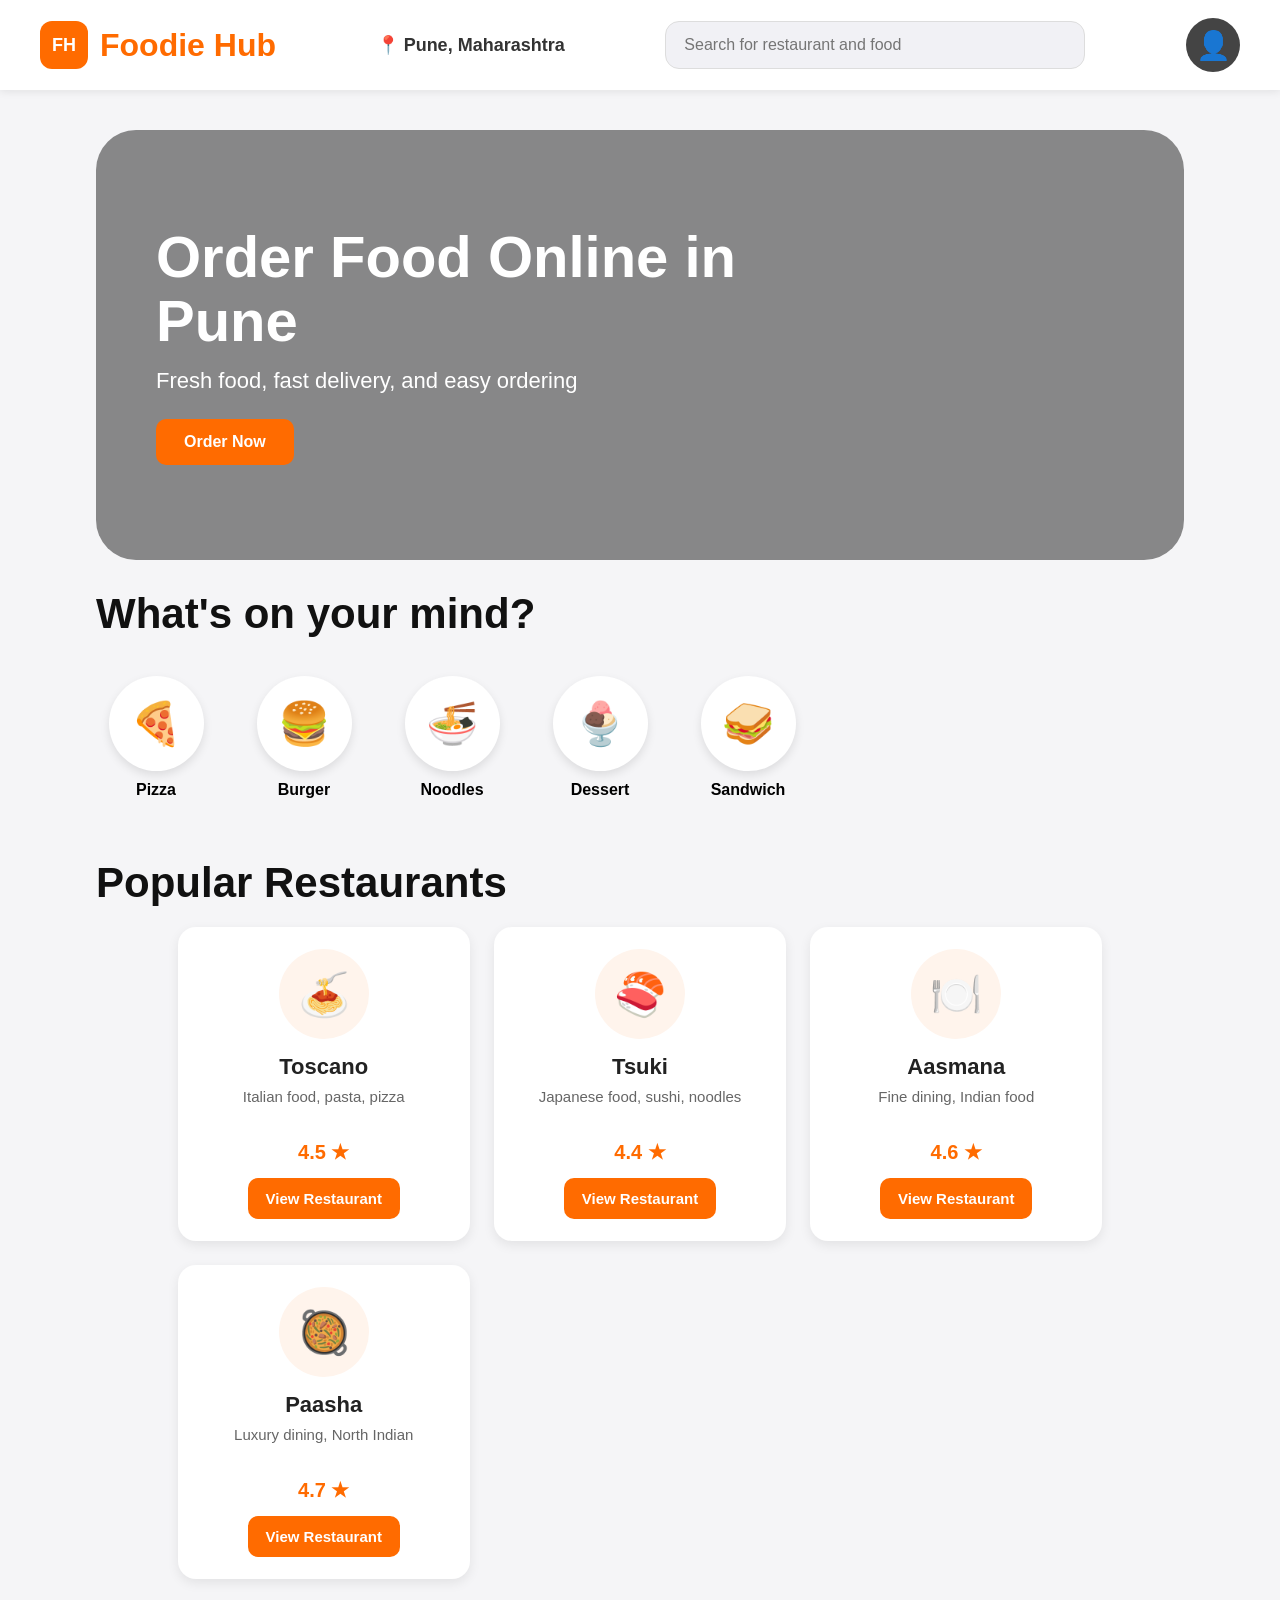
==== public/index.html @ 5c8dd1cc "Initial commit - Food Ordering Website" ====
<!DOCTYPE html>
<html>
<head>
    <title>Foodie Hub</title>
    <link rel="stylesheet" href="style.css">
</head>
<body onload="showUser()">

    <header class="topbar">
        <div class="logo-area">
            <div class="logo-box">FH</div>
            <h1>Foodie Hub</h1>
        </div>

        <div class="location-area">
            <span>📍 Pune, Maharashtra</span>
        </div>

        <div class="search-area">
            <input type="text" id="searchInput" placeholder="Search for restaurant and food" onkeypress="handleSearch(event)">
        </div>

        <div class="profile-area">
            <a href="login.html" class="profile-circle" id="profile-link">👤</a>
        </div>
    </header>

    <section class="banner">
        <div class="banner-overlay">
            <div class="banner-text">
                <h2>Order Food Online in Pune</h2>
                <p>Fresh food, fast delivery, and easy ordering</p>
                <a href="menu.html?category=Pizza" class="btn">Order Now</a>
            </div>
        </div>
    </section>

    <section class="mind-section">
        <div class="section-head">
            <h3>What's on your mind?</h3>
        </div>

        <div class="category-row">
            <a href="menu.html?category=Pizza" class="category-card">
                <div class="circle-img">🍕</div>
                <p>Pizza</p>
            </a>

            <a href="menu.html?category=Burger" class="category-card">
                <div class="circle-img">🍔</div>
                <p>Burger</p>
            </a>

            <a href="menu.html?category=Noodles" class="category-card">
                <div class="circle-img">🍜</div>
                <p>Noodles</p>
            </a>

            <a href="menu.html?category=Dessert" class="category-card">
                <div class="circle-img">🍨</div>
                <p>Dessert</p>
            </a>

            <a href="menu.html?category=Sandwich" class="category-card">
                <div class="circle-img">🥪</div>
                <p>Sandwich</p>
            </a>
        </div>
    </section>

    <section class="popular-section">
        <h3>Popular Restaurants</h3>

        <div class="menu-grid">
            <div class="food-card">
                <div class="food-img">🍝</div>
                <h4>Toscano</h4>
                <p>Italian food, pasta, pizza</p>
                <span>4.5 ★</span><br>
                <a href="restaurant.html?name=Toscano"><button>View Restaurant</button></a>
            </div>

            <div class="food-card">
                <div class="food-img">🍣</div>
                <h4>Tsuki</h4>
                <p>Japanese food, sushi, noodles</p>
                <span>4.4 ★</span><br>
                <a href="restaurant.html?name=Tsuki"><button>View Restaurant</button></a>
            </div>

            <div class="food-card">
                <div class="food-img">🍽️</div>
                <h4>Aasmana</h4>
                <p>Fine dining, Indian food</p>
                <span>4.6 ★</span><br>
                <a href="restaurant.html?name=Aasmana"><button>View Restaurant</button></a>
            </div>

            <div class="food-card">
                <div class="food-img">🥘</div>
                <h4>Paasha</h4>
                <p>Luxury dining, North Indian</p>
                <span>4.7 ★</span><br>
                <a href="restaurant.html?name=Paasha"><button>View Restaurant</button></a>
            </div>
        </div>
    </section>

    <script src="script.js"></script>
</body>
</html>
---- public/style.css ----
* {
    margin: 0;
    padding: 0;
    box-sizing: border-box;
}

body {
    font-family: Arial, sans-serif;
    background-color: #f5f5f7;
    color: #222;
}

.topbar {
    width: 100%;
    background-color: white;
    display: flex;
    align-items: center;
    justify-content: space-between;
    padding: 18px 40px;
    box-shadow: 0 2px 8px rgba(0, 0, 0, 0.08);
    flex-wrap: wrap;
    gap: 15px;
}

.simple-topbar {
    justify-content: flex-start;
}

.logo-area {
    display: flex;
    align-items: center;
    gap: 12px;
}

.logo-box {
    width: 48px;
    height: 48px;
    background-color: #ff6b00;
    color: white;
    border-radius: 12px;
    display: flex;
    align-items: center;
    justify-content: center;
    font-weight: bold;
    font-size: 18px;
}

.logo-area h1 {
    font-size: 32px;
    color: #ff6b00;
}

.location-area {
    font-size: 18px;
    font-weight: 600;
    color: #333;
}

.search-area input {
    width: 420px;
    max-width: 100%;
    padding: 14px 18px;
    border-radius: 14px;
    border: 1px solid #ddd;
    font-size: 16px;
    background-color: #f1f1f5;
}

.profile-circle {
    width: 54px;
    height: 54px;
    border-radius: 50%;
    background-color: #444;
    color: white;
    display: flex;
    align-items: center;
    justify-content: center;
    font-size: 28px;
    text-decoration: none;
}

.banner {
    width: 85%;
    margin: 40px auto 30px;
    height: 430px;
    border-radius: 40px;
    overflow: hidden;
    background: linear-gradient(rgba(0,0,0,0.45), rgba(0,0,0,0.45)),
                url('https://images.unsplash.com/photo-1504674900247-0877df9cc836?auto=format&fit=crop&w=1600&q=80');
    background-size: cover;
    background-position: center;
    display: flex;
    align-items: center;
}

.banner-overlay {
    width: 100%;
    padding: 60px;
}

.banner-text {
    color: white;
    max-width: 600px;
}

.banner-text h2 {
    font-size: 58px;
    margin-bottom: 15px;
    line-height: 1.1;
}

.banner-text p {
    font-size: 22px;
    margin-bottom: 25px;
}

.btn {
    display: inline-block;
    padding: 14px 28px;
    background-color: #ff6b00;
    color: white;
    text-decoration: none;
    border-radius: 10px;
    font-weight: bold;
}

.mind-section,
.popular-section {
    width: 85%;
    margin: 0 auto 40px;
}

.section-head h3,
.popular-section h3,
.page-heading h2 {
    font-size: 42px;
    margin-bottom: 18px;
    color: #111;
}

.page-heading {
    width: 85%;
    margin: 35px auto 20px;
}

.page-heading p {
    font-size: 18px;
    color: #666;
}

.category-row {
    display: flex;
    gap: 28px;
    overflow-x: auto;
    padding: 20px 0;
}

.category-card {
    min-width: 120px;
    text-align: center;
    text-decoration: none;
    color: black;
}

.circle-img {
    width: 95px;
    height: 95px;
    border-radius: 50%;
    background-color: white;
    box-shadow: 0 4px 10px rgba(0,0,0,0.1);
    margin: auto;
    display: flex;
    align-items: center;
    justify-content: center;
    font-size: 42px;
}

.category-card p {
    margin-top: 10px;
    font-weight: 600;
}

.menu-grid {
    width: 85%;
    margin: 20px auto 40px;
    display: grid;
    grid-template-columns: repeat(auto-fit, minmax(230px, 1fr));
    gap: 24px;
}

.food-card {
    background-color: white;
    border-radius: 18px;
    padding: 22px;
    box-shadow: 0 4px 12px rgba(0,0,0,0.08);
    text-align: center;
}

.food-img {
    width: 90px;
    height: 90px;
    margin: 0 auto 15px;
    border-radius: 50%;
    background-color: #fff4ec;
    display: flex;
    align-items: center;
    justify-content: center;
    font-size: 42px;
}

.food-card h4 {
    font-size: 22px;
    margin-bottom: 8px;
}

.food-card p {
    color: #666;
    font-size: 15px;
    margin-bottom: 12px;
    min-height: 40px;
}

.food-card span {
    display: inline-block;
    font-size: 20px;
    font-weight: bold;
    margin-bottom: 14px;
    color: #ff6b00;
}

.food-card button,
.cart-box button,
.form-box button {
    background-color: #ff6b00;
    color: white;
    border: none;
    padding: 12px 18px;
    border-radius: 10px;
    cursor: pointer;
    font-size: 15px;
    font-weight: bold;
}

.cart-box,
.form-box,
.contact-box {
    width: 85%;
    max-width: 550px;
    margin: 20px auto 40px;
    background-color: white;
    padding: 28px;
    border-radius: 18px;
    box-shadow: 0 4px 12px rgba(0,0,0,0.08);
}

#cart-list {
    margin-left: 20px;
    margin-bottom: 20px;
}

#cart-list li {
    margin-bottom: 10px;
    font-size: 17px;
}

#total-price {
    margin-bottom: 18px;
}

.form-box form {
    display: flex;
    flex-direction: column;
    gap: 14px;
}

.form-box input {
    padding: 14px;
    border: 1px solid #ccc;
    border-radius: 10px;
    font-size: 15px;
}

#order-message,
#login-message,
#register-message {
    margin-top: 16px;
    color: green;
    font-weight: bold;
    text-align: center;
}

.contact-box p {
    margin-bottom: 15px;
    font-size: 18px;
}

.bottom-links {
    text-align: center;
    margin-bottom: 30px;
}

.bottom-links a {
    text-decoration: none;
    color: #ff6b00;
    margin: 0 10px;
    font-weight: bold;
}

.small-text {
    text-align: center;
    margin-top: 15px;
}

.small-text a {
    color: #ff6b00;
    text-decoration: none;
    font-weight: bold;
}

@media (max-width: 900px) {
    .topbar {
        padding: 18px 20px;
    }

    .search-area input {
        width: 100%;
    }

    .banner {
        width: 92%;
        height: 340px;
    }

    .banner-text h2 {
        font-size: 38px;
    }

    .mind-section,
    .popular-section,
    .page-heading,
    .menu-grid,
    .cart-box,
    .form-box,
    .contact-box {
        width: 92%;
    }
}
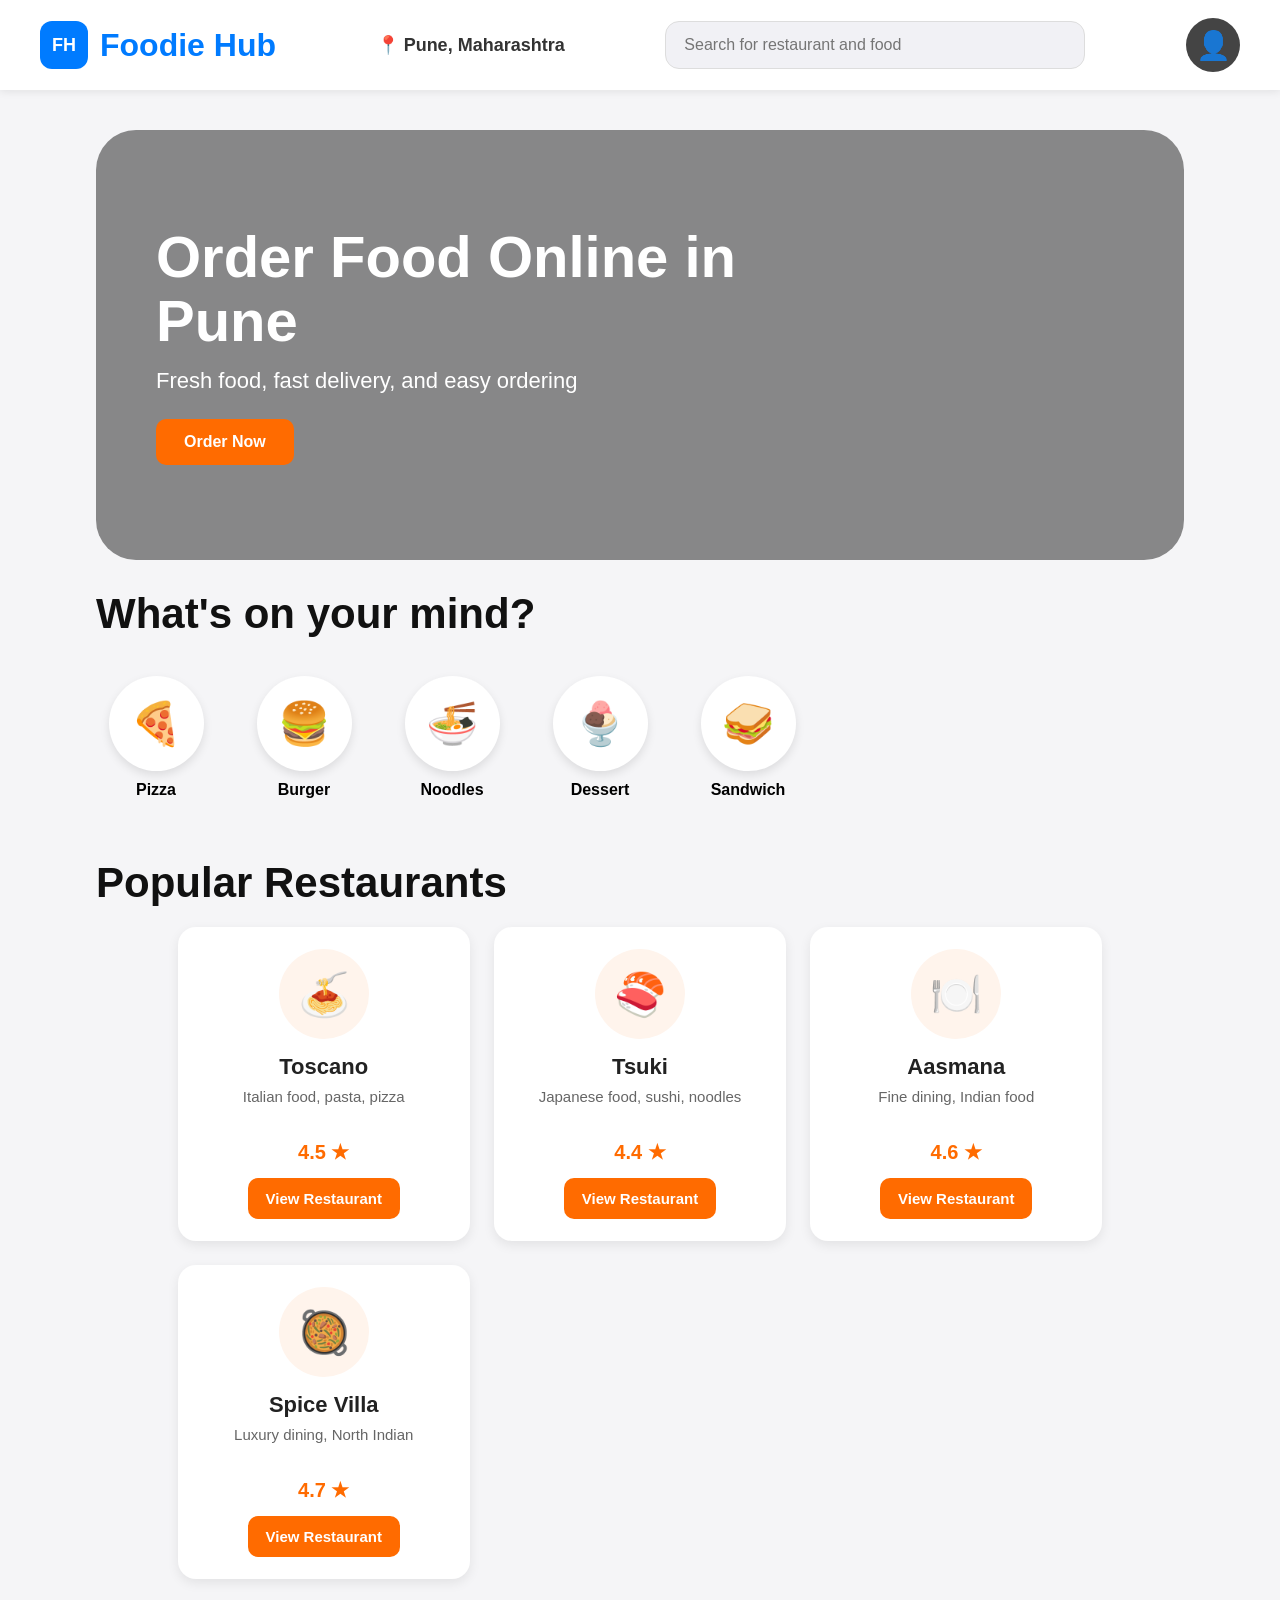
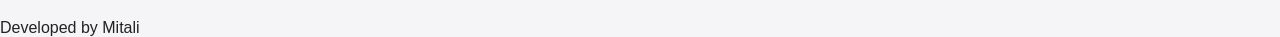
==== commit 7740fe1d: "Updated restaurant name" ====
--- a/public/index.html
+++ b/public/index.html
@@ -1,6 +1,7 @@
 <!DOCTYPE html>
 <html>
 <head>
+    <meta charset="UTF-8">
     <title>Foodie Hub</title>
     <link rel="stylesheet" href="style.css">
 </head>
@@ -98,13 +99,14 @@
 
             <div class="food-card">
                 <div class="food-img">🥘</div>
-                <h4>Paasha</h4>
+                <h4>Spice Villa</h4>
                 <p>Luxury dining, North Indian</p>
                 <span>4.7 ★</span><br>
-                <a href="restaurant.html?name=Paasha"><button>View Restaurant</button></a>
+                <a href="restaurant.html?name=Spice Villa"><button>View Restaurant</button></a>
             </div>
         </div>
     </section>
+    <p>Developed by Mitali</p>
 
     <script src="script.js"></script>
 </body>
--- a/public/style.css
+++ b/public/style.css
@@ -35,7 +35,7 @@
 .logo-box {
     width: 48px;
     height: 48px;
-    background-color: #ff6b00;
+    background-color: #007bff;
     color: white;
     border-radius: 12px;
     display: flex;
@@ -47,7 +47,7 @@
 
 .logo-area h1 {
     font-size: 32px;
-    color: #ff6b00;
+    color: #007bff;
 }
 
 .location-area {
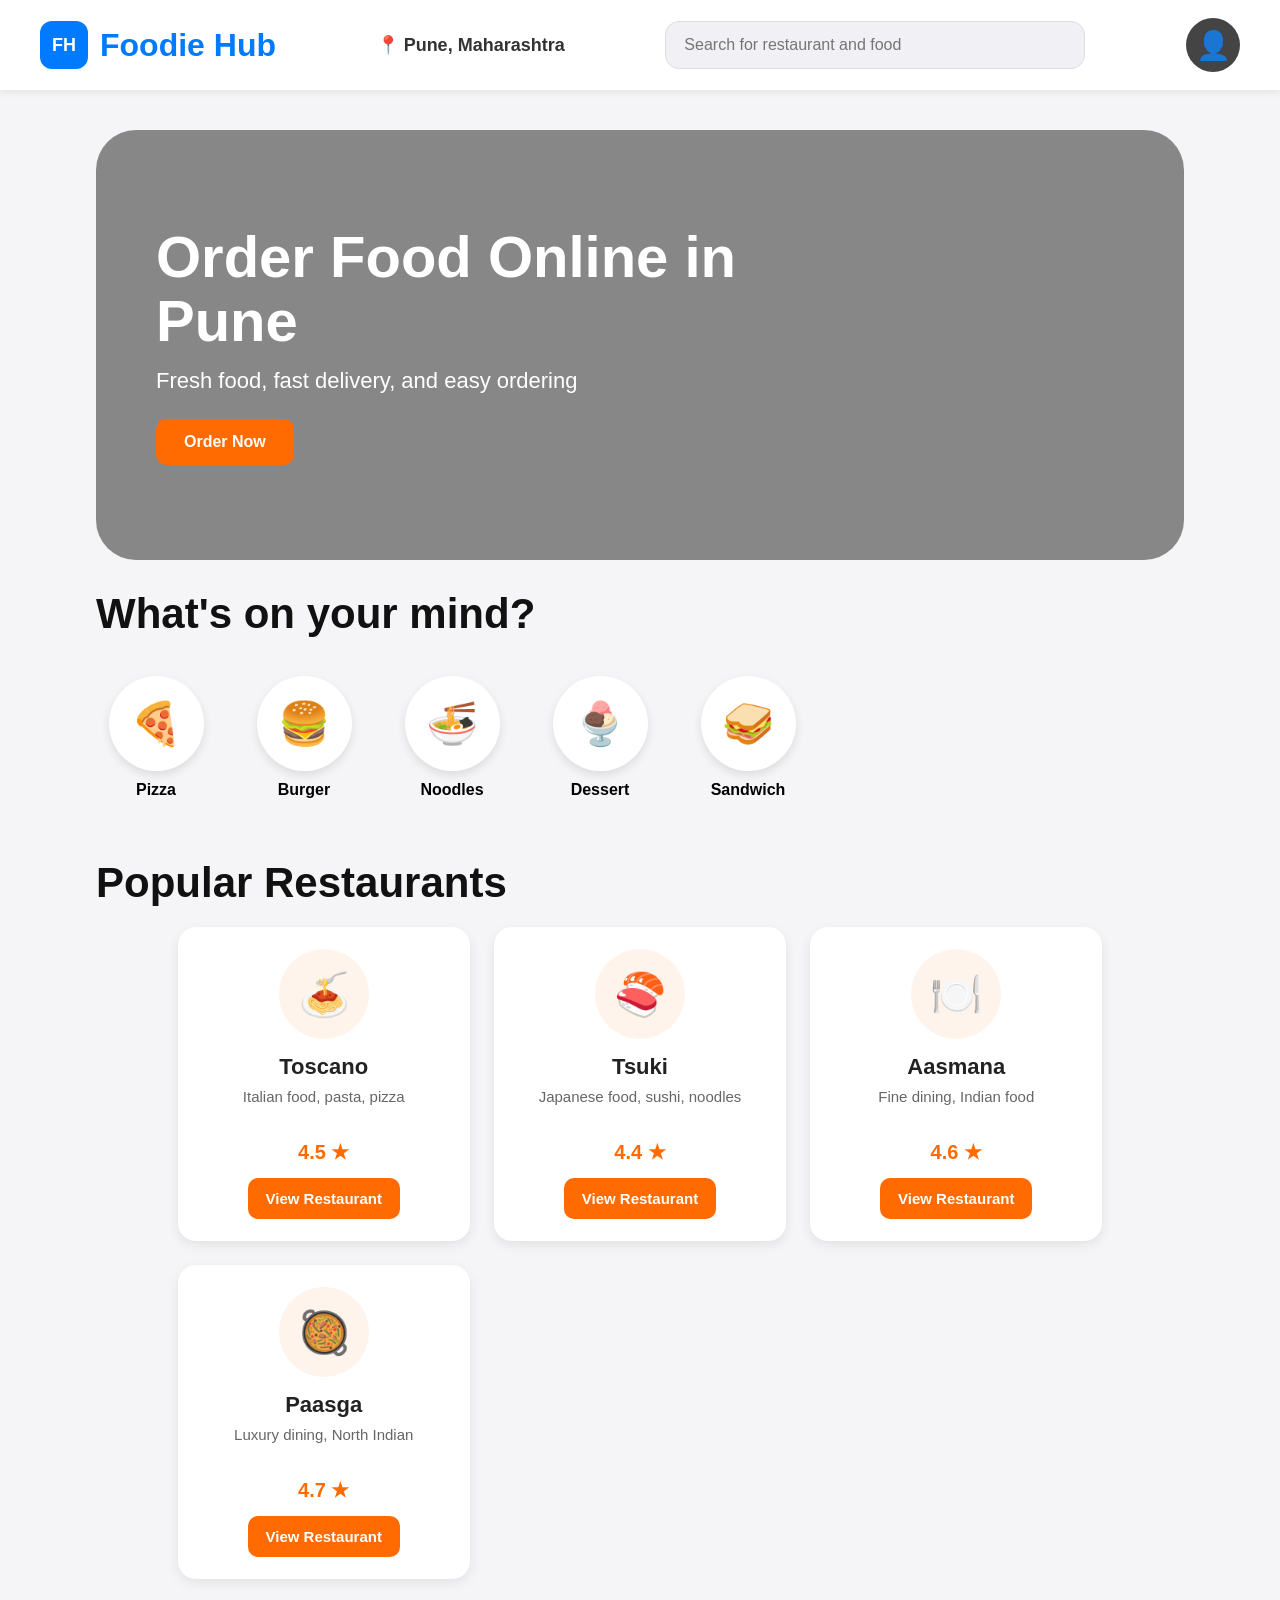
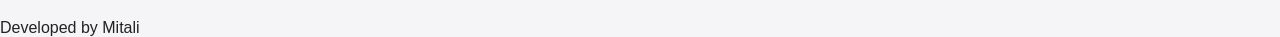
==== commit 9b66b5a8: "Changes restaurant name back to Paasha" ====
--- a/public/index.html
+++ b/public/index.html
@@ -99,10 +99,10 @@
 
             <div class="food-card">
                 <div class="food-img">🥘</div>
-                <h4>Spice Villa</h4>
+                <h4>Paasga</h4>
                 <p>Luxury dining, North Indian</p>
                 <span>4.7 ★</span><br>
-                <a href="restaurant.html?name=Spice Villa"><button>View Restaurant</button></a>
+                <a href="restaurant.html?name=Paasga"><button>View Restaurant</button></a>
             </div>
         </div>
     </section>
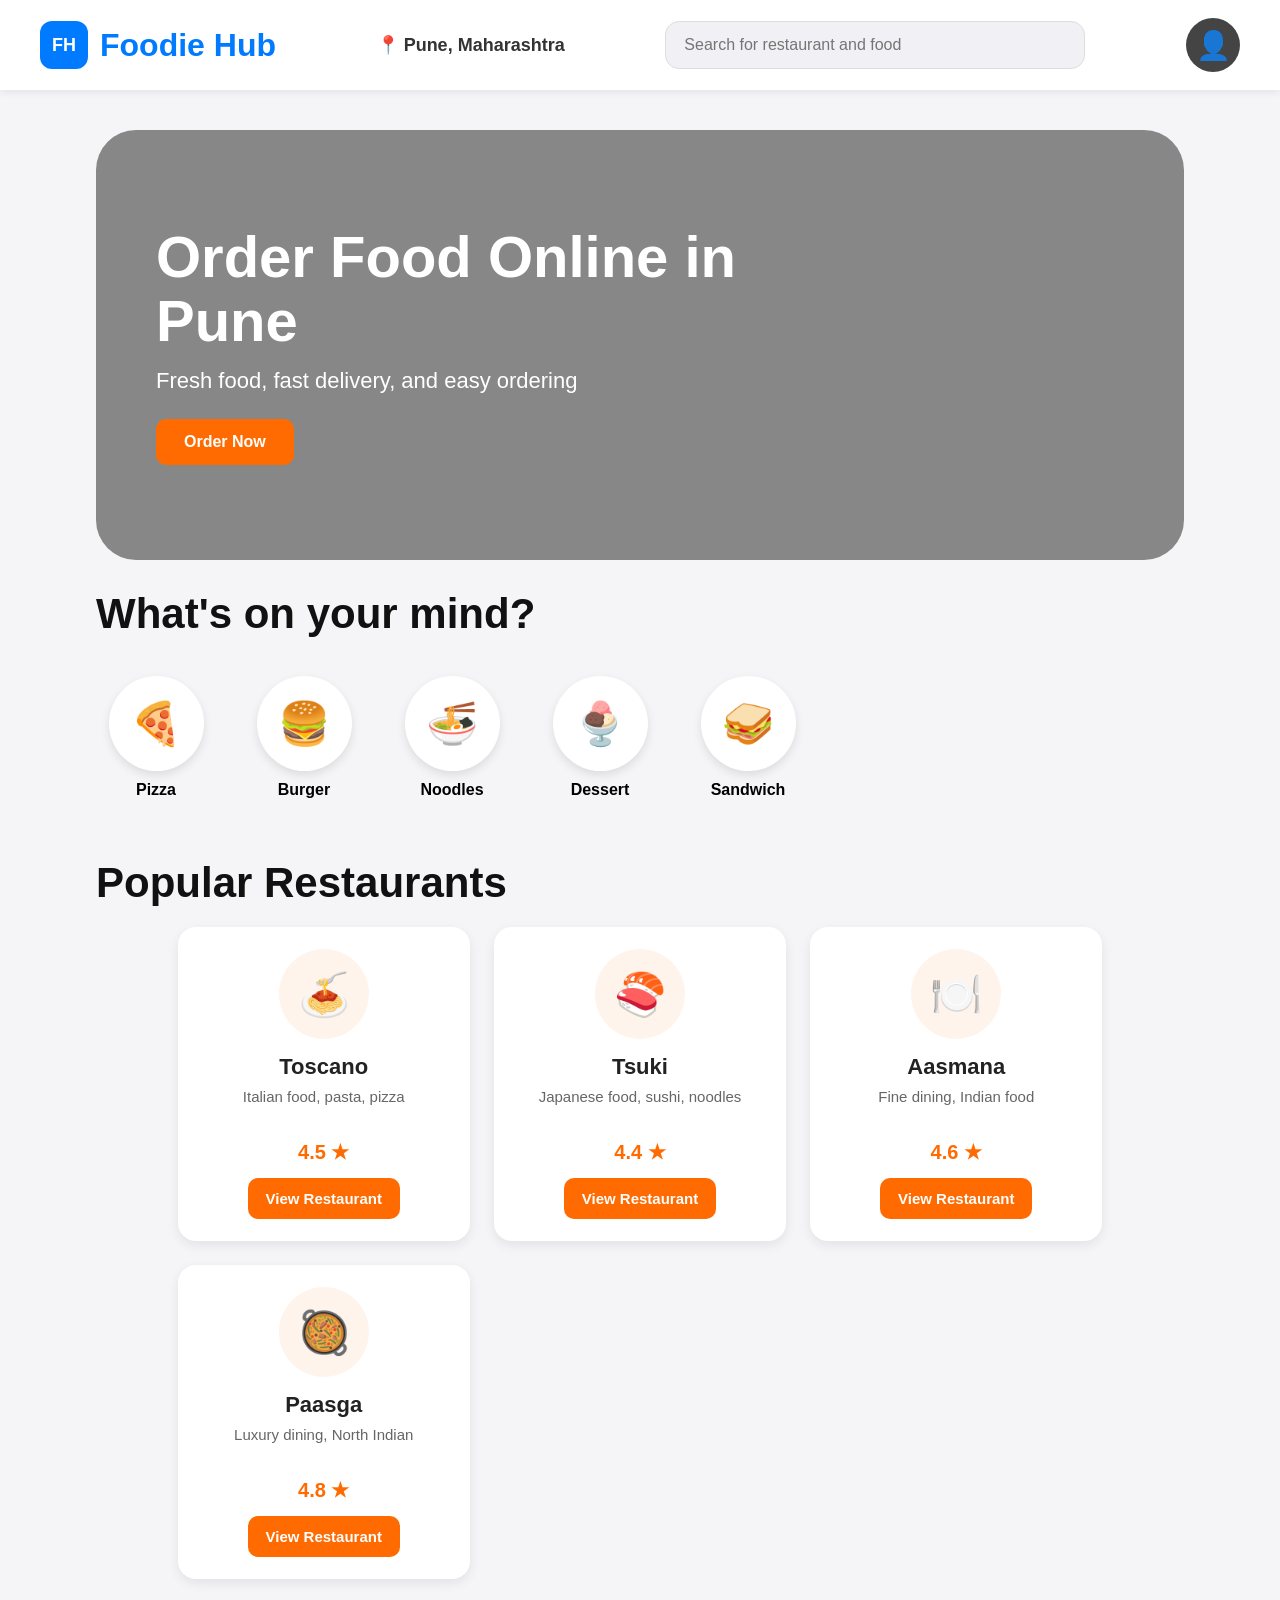
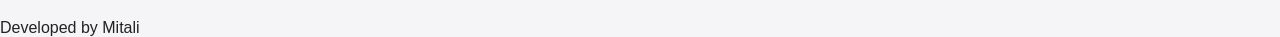
==== commit bf828be0: "Updated rating from 4.7 to 4.8" ====
--- a/public/index.html
+++ b/public/index.html
@@ -101,7 +101,7 @@
                 <div class="food-img">🥘</div>
                 <h4>Paasga</h4>
                 <p>Luxury dining, North Indian</p>
-                <span>4.7 ★</span><br>
+                <span>4.8 ★</span><br>
                 <a href="restaurant.html?name=Paasga"><button>View Restaurant</button></a>
             </div>
         </div>
